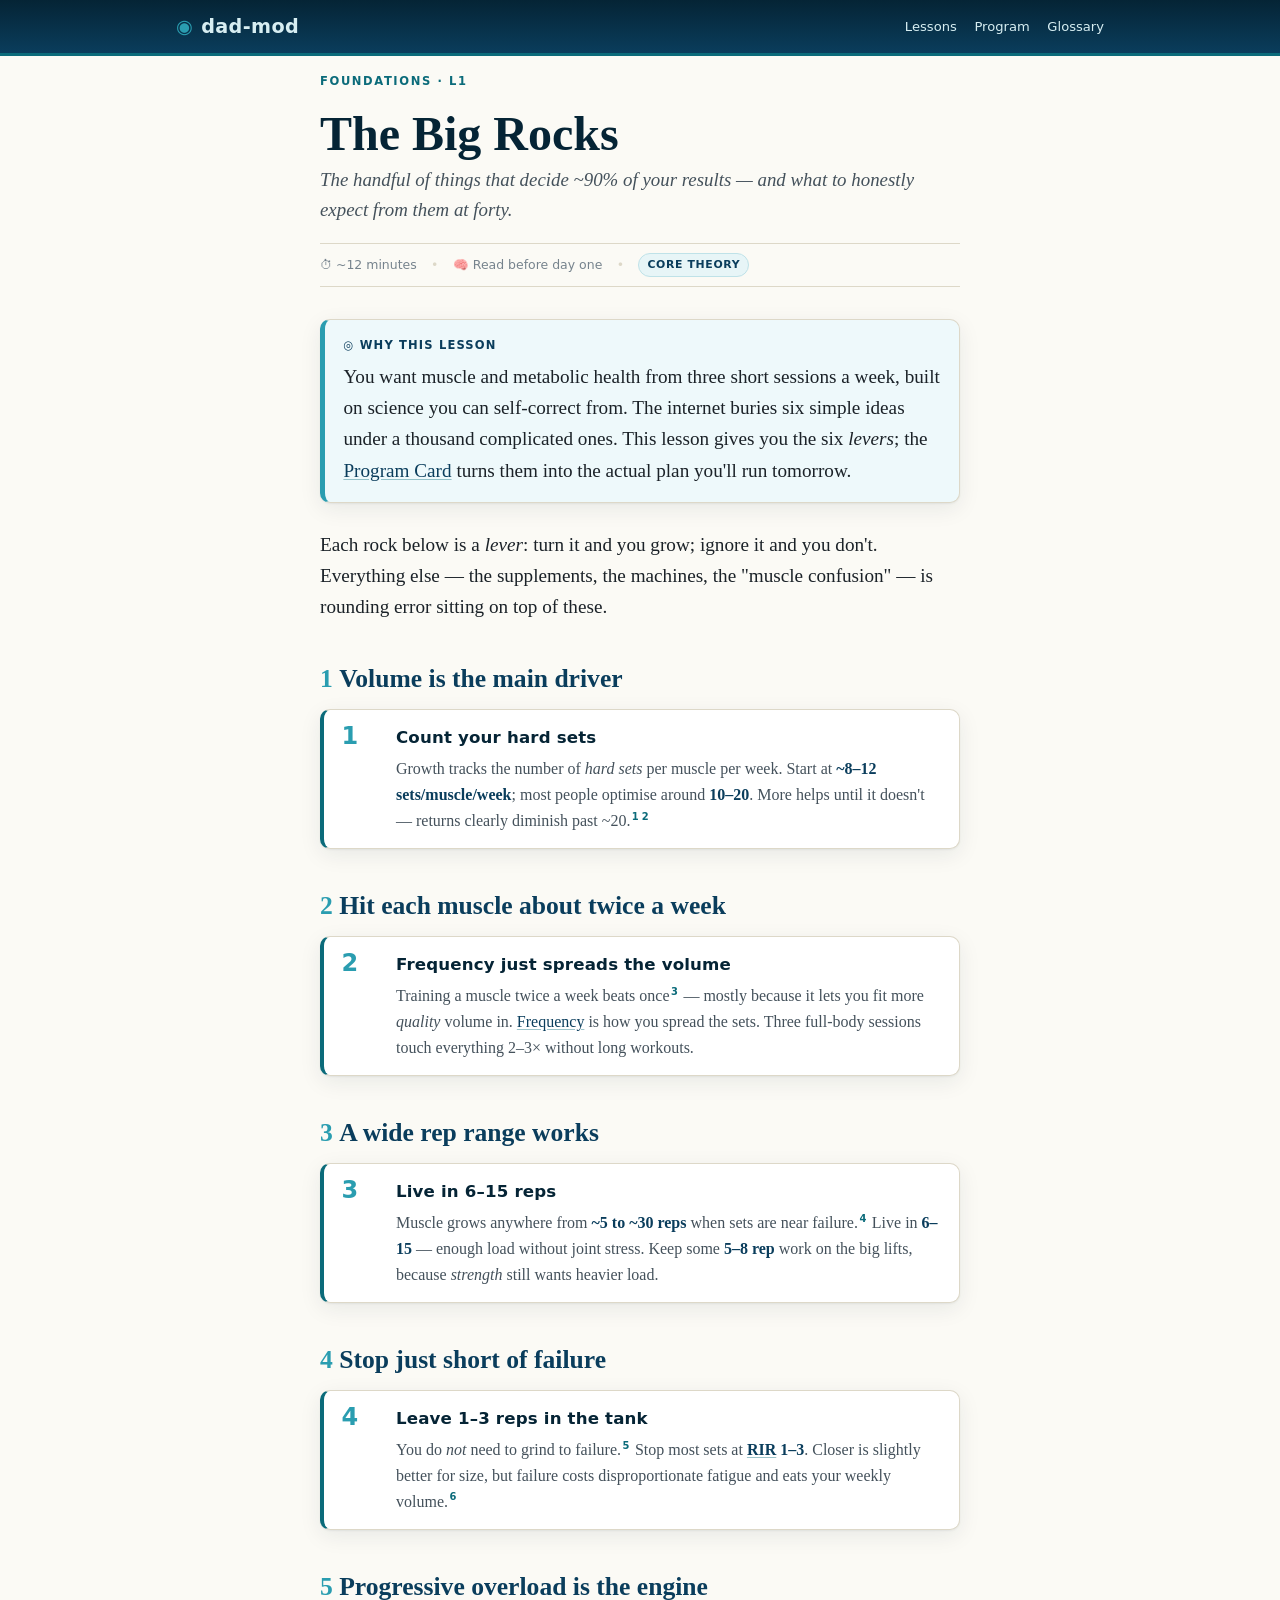
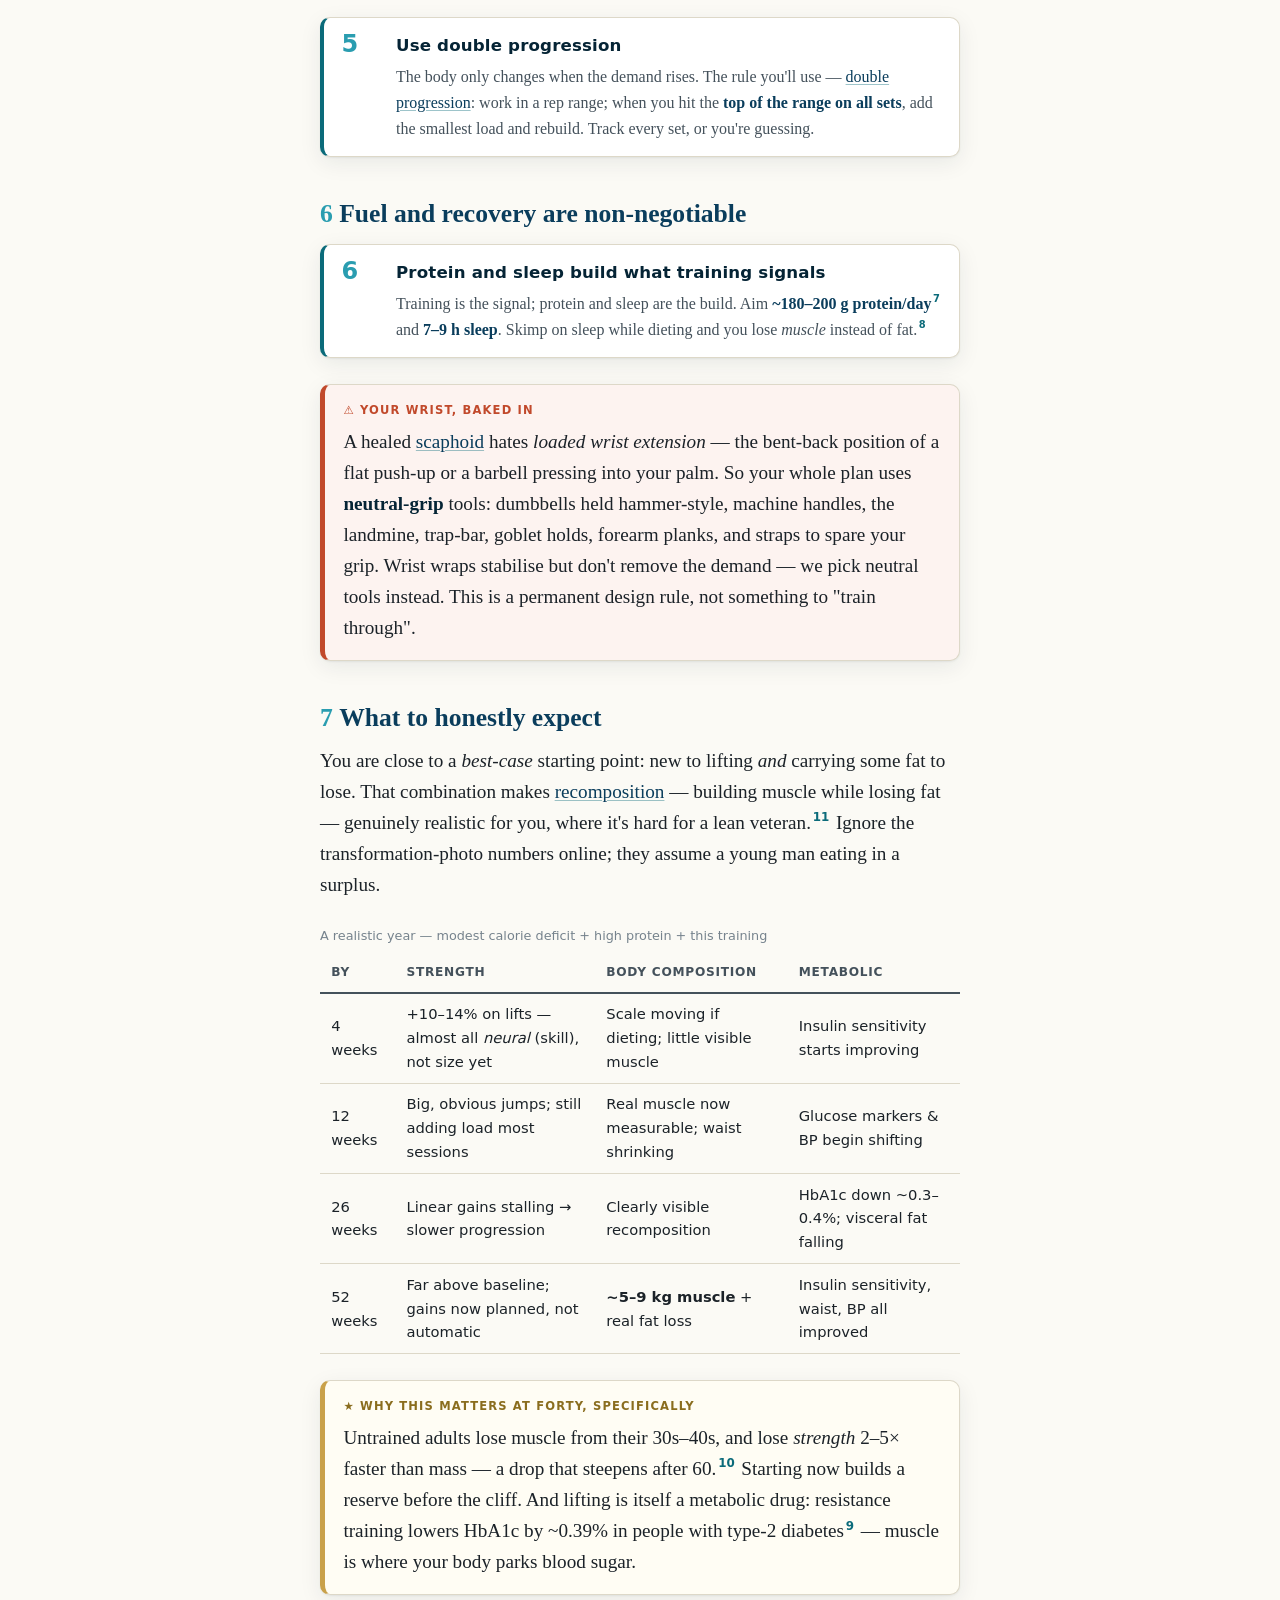
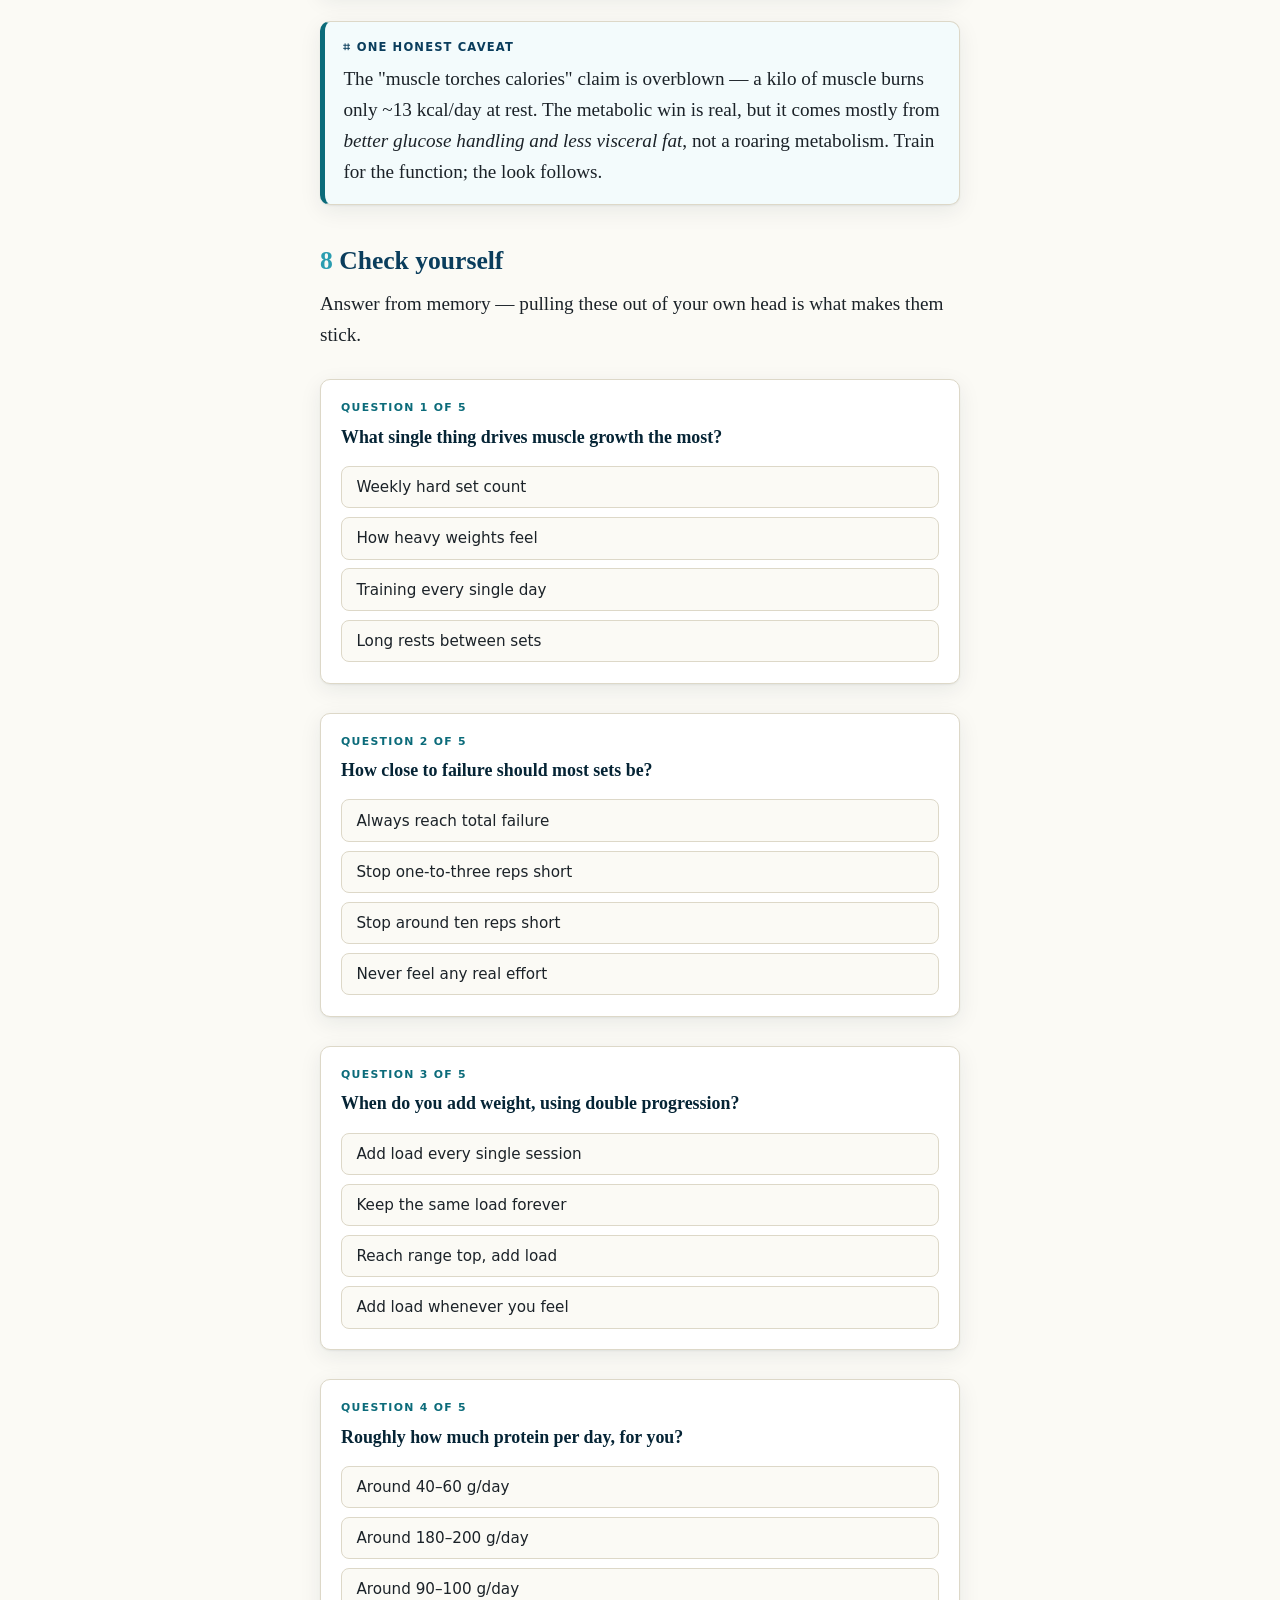
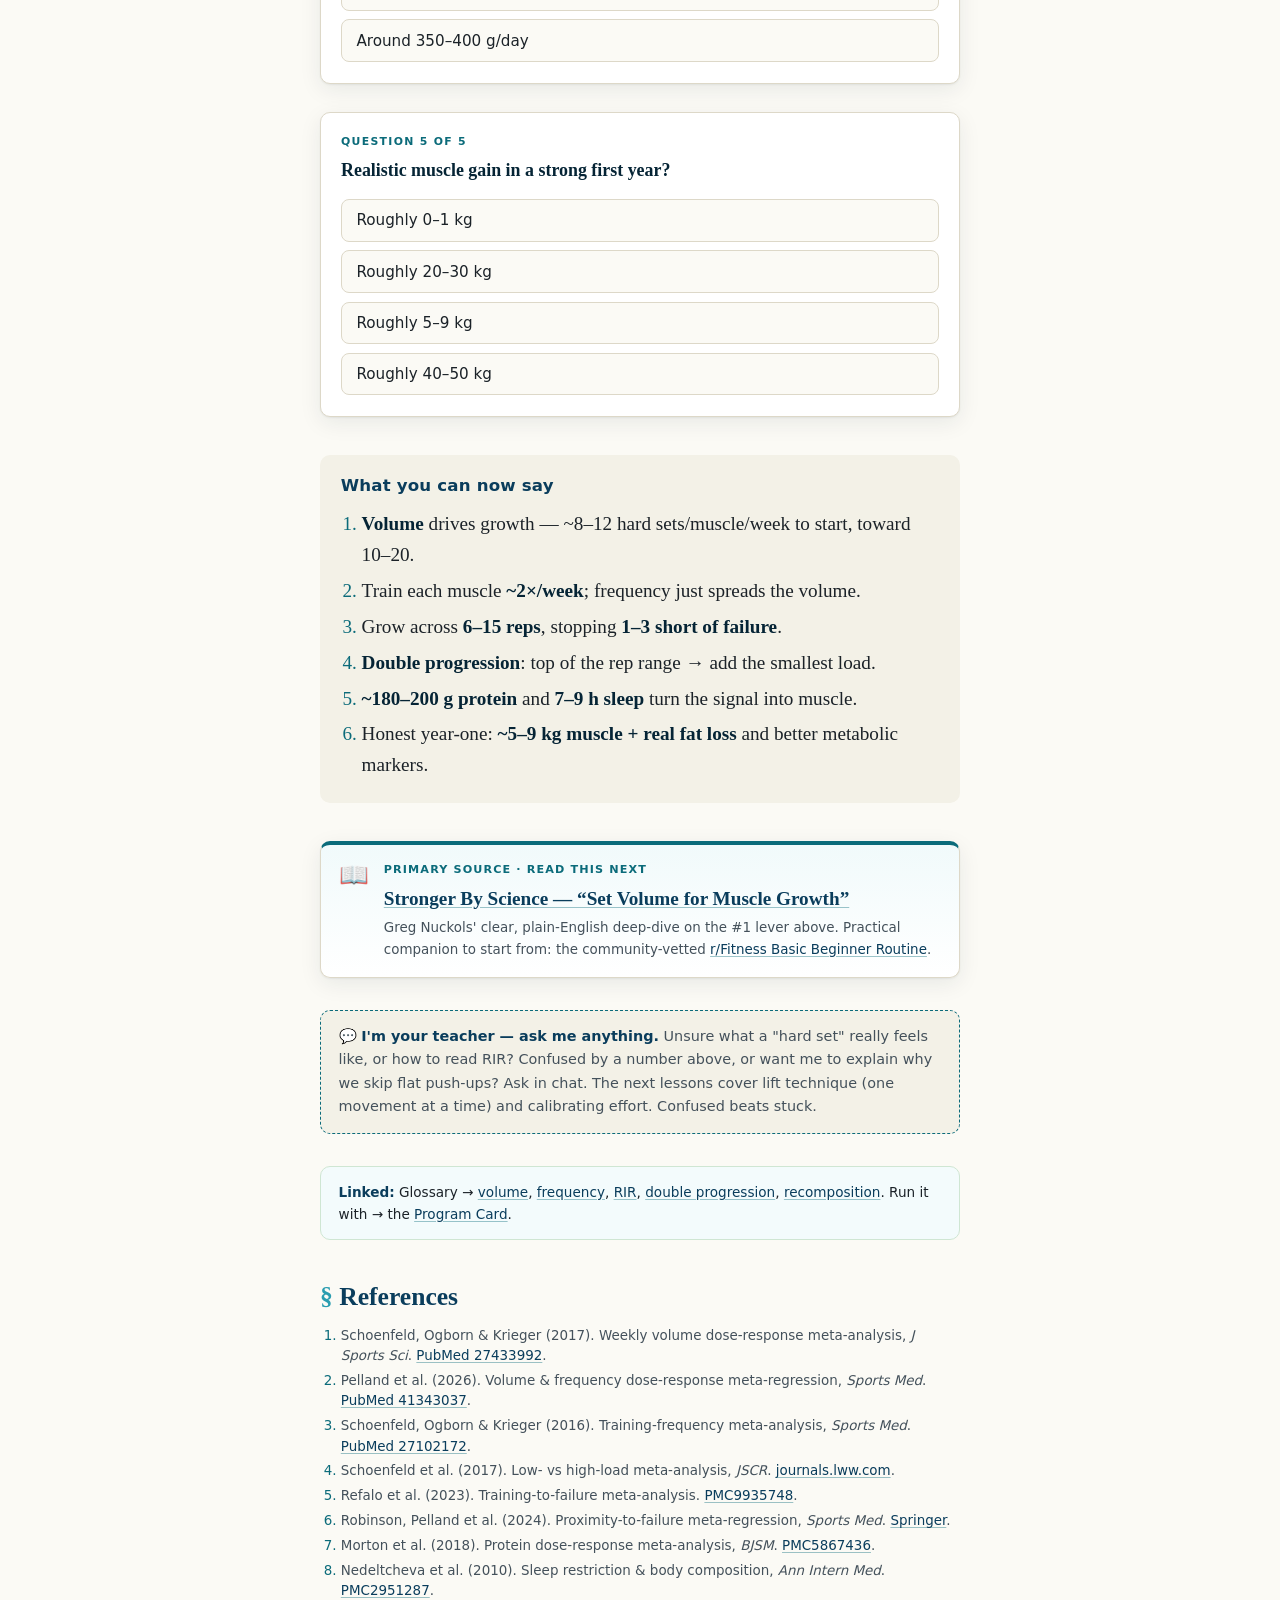
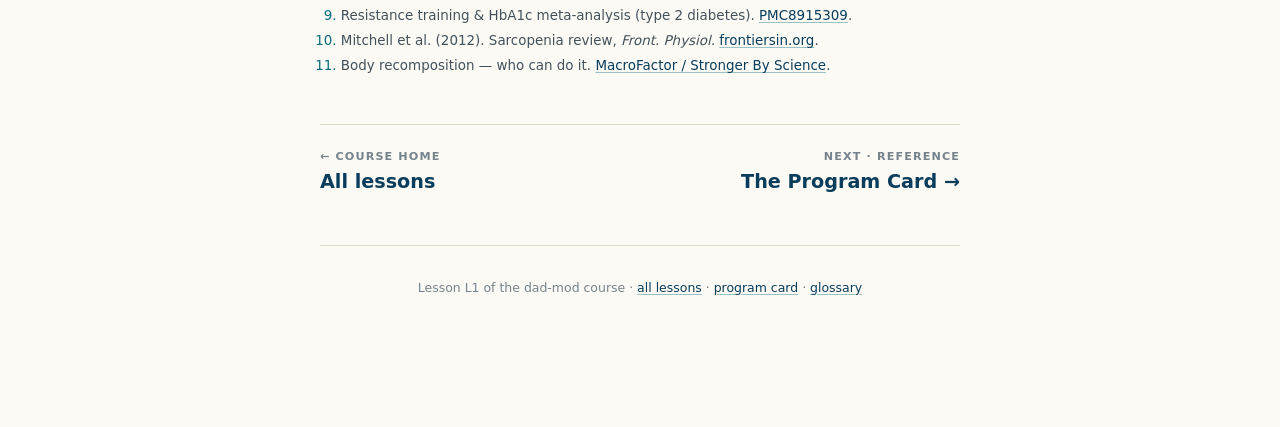
==== lessons/0001-the-big-rocks.html @ 1ee3243b "Initial commit: dad-mod evidence-based weight-training course 10 interactive lessons (Phases 1–3) + " ====
<!DOCTYPE html>
<html lang="en">
<head>
<meta charset="utf-8">
<meta name="viewport" content="width=device-width, initial-scale=1">
<title>L1 · The Big Rocks</title>
<link rel="stylesheet" href="../assets/styles.css">
<script defer src="../assets/widgets.js"></script>
<style>
  /* Lesson-1-specific: the six "levers" as compact numbered cards */
  .lever { display:grid; grid-template-columns:2.5rem 1fr; gap:.1rem .9rem; background:#fff; border:1px solid var(--rule); border-left:4px solid var(--ocean); border-radius:var(--radius); padding:.9rem 1.1rem; margin:.9rem 0; box-shadow:var(--shadow); }
  .lever .ln { grid-row:1 / 3; font-family:var(--sans); font-weight:800; font-size:1.5rem; color:var(--surface); line-height:1; }
  .lever h3 { margin:.05rem 0 .15rem; }
  .lever p { margin:0; font-size:1rem; color:var(--ink-soft); }
  .lever .fact { color:var(--ocean-deep); font-weight:700; }
</style>
</head>
<body>

<header class="topbar">
  <div class="wrap-wide">
    <a class="brand" href="../index.html"><span class="dot">◉</span> dad-mod</a>
    <nav>
      <a href="../index.html">Lessons</a>
      <a href="../reference/program-card.html">Program</a>
      <a href="../reference/glossary.html">Glossary</a>
    </nav>
  </div>
</header>

<main class="wrap">
  <p class="kicker">Foundations · L1</p>
  <h1 class="lesson-title">The Big Rocks</h1>
  <p class="lesson-sub">The handful of things that decide ~90% of your results — and what to honestly
  expect from them at forty.</p>
  <div class="lesson-meta">
    <span>⏱ ~12 minutes</span><span class="sep">•</span>
    <span>🧠 Read before day one</span><span class="sep">•</span>
    <span class="tag ocean">Core theory</span>
  </div>

  <div class="callout mission">
    <div class="callout-label">◎ Why this lesson</div>
    <p>You want muscle and metabolic health from three short sessions a week, built on science you can
    self-correct from. The internet buries six simple ideas under a thousand complicated ones. This lesson
    gives you the six <em>levers</em>; the <a href="../reference/program-card.html">Program Card</a> turns them
    into the actual plan you'll run tomorrow.</p>
  </div>

  <p>Each rock below is a <em>lever</em>: turn it and you grow; ignore it and you don't. Everything else —
  the supplements, the machines, the "muscle confusion" — is rounding error sitting on top of these.</p>

  <!-- ===== THE SIX LEVERS ===== -->
  <h2><span class="num">1</span>Volume is the main driver</h2>
  <div class="lever">
    <div class="ln">1</div>
    <h3>Count your hard sets</h3>
    <p>Growth tracks the number of <em>hard sets</em> per muscle per week. Start at
    <span class="fact">~8–12 sets/muscle/week</span>; most people optimise around <span class="fact">10–20</span>.
    More helps until it doesn't — returns clearly diminish past ~20.<span class="cite"><a href="#r1">1</a><a href="#r2">2</a></span></p>
  </div>

  <h2><span class="num">2</span>Hit each muscle about twice a week</h2>
  <div class="lever">
    <div class="ln">2</div>
    <h3>Frequency just spreads the volume</h3>
    <p>Training a muscle twice a week beats once<span class="cite"><a href="#r3">3</a></span> — mostly because it
    lets you fit more <em>quality</em> volume in. <a href="../reference/glossary.html#frequency">Frequency</a> is
    how you spread the sets. Three full-body sessions touch everything 2–3× without long workouts.</p>
  </div>

  <h2><span class="num">3</span>A wide rep range works</h2>
  <div class="lever">
    <div class="ln">3</div>
    <h3>Live in 6–15 reps</h3>
    <p>Muscle grows anywhere from <span class="fact">~5 to ~30 reps</span> when sets are near
    failure.<span class="cite"><a href="#r4">4</a></span> Live in <span class="fact">6–15</span> — enough load
    without joint stress. Keep some <span class="fact">5–8 rep</span> work on the big lifts, because
    <em>strength</em> still wants heavier load.</p>
  </div>

  <h2><span class="num">4</span>Stop just short of failure</h2>
  <div class="lever">
    <div class="ln">4</div>
    <h3>Leave 1–3 reps in the tank</h3>
    <p>You do <em>not</em> need to grind to failure.<span class="cite"><a href="#r5">5</a></span> Stop most sets
    at <span class="fact"><a href="../reference/glossary.html#rir">RIR</a> 1–3</span>. Closer is slightly better
    for size, but failure costs disproportionate fatigue and eats your weekly
    volume.<span class="cite"><a href="#r6">6</a></span></p>
  </div>

  <h2><span class="num">5</span>Progressive overload is the engine</h2>
  <div class="lever">
    <div class="ln">5</div>
    <h3>Use double progression</h3>
    <p>The body only changes when the demand rises. The rule you'll use —
    <a href="../reference/glossary.html#double-progression">double progression</a>: work in a rep range; when you
    hit the <span class="fact">top of the range on all sets</span>, add the smallest load and rebuild. Track
    every set, or you're guessing.</p>
  </div>

  <h2><span class="num">6</span>Fuel and recovery are non-negotiable</h2>
  <div class="lever">
    <div class="ln">6</div>
    <h3>Protein and sleep build what training signals</h3>
    <p>Training is the signal; protein and sleep are the build. Aim
    <span class="fact">~180–200 g protein/day</span><span class="cite"><a href="#r7">7</a></span> and
    <span class="fact">7–9 h sleep</span>. Skimp on sleep while dieting and you lose <em>muscle</em> instead of
    fat.<span class="cite"><a href="#r8">8</a></span></p>
  </div>

  <div class="callout warning">
    <div class="callout-label">⚠ Your wrist, baked in</div>
    <p>A healed <a href="../reference/glossary.html#neutral-grip">scaphoid</a> hates <em>loaded wrist extension</em>
    — the bent-back position of a flat push-up or a barbell pressing into your palm. So your whole plan uses
    <strong>neutral-grip</strong> tools: dumbbells held hammer-style, machine handles, the landmine, trap-bar,
    goblet holds, forearm planks, and straps to spare your grip. Wrist wraps stabilise but don't remove the
    demand — we pick neutral tools instead. This is a permanent design rule, not something to "train through".</p>
  </div>

  <!-- ===== REALISTIC GOALS ===== -->
  <h2><span class="num">7</span>What to honestly expect</h2>
  <p>You are close to a <em>best-case</em> starting point: new to lifting <em>and</em> carrying some fat to lose.
  That combination makes <a href="../reference/glossary.html#recomposition">recomposition</a> — building muscle
  while losing fat — genuinely realistic for you, where it's hard for a lean
  veteran.<span class="cite"><a href="#r11">11</a></span> Ignore the transformation-photo numbers online; they
  assume a young man eating in a surplus.</p>

  <table>
    <caption>A realistic year — modest calorie deficit + high protein + this training</caption>
    <thead>
      <tr><th>By</th><th>Strength</th><th>Body composition</th><th>Metabolic</th></tr>
    </thead>
    <tbody>
      <tr><td>4 weeks</td><td>+10–14% on lifts — almost all <em>neural</em> (skill), not size yet</td><td>Scale moving if dieting; little visible muscle</td><td>Insulin sensitivity starts improving</td></tr>
      <tr><td>12 weeks</td><td>Big, obvious jumps; still adding load most sessions</td><td>Real muscle now measurable; waist shrinking</td><td>Glucose markers &amp; BP begin shifting</td></tr>
      <tr><td>26 weeks</td><td>Linear gains stalling → slower progression</td><td>Clearly visible recomposition</td><td>HbA1c down ~0.3–0.4%; visceral fat falling</td></tr>
      <tr><td>52 weeks</td><td>Far above baseline; gains now planned, not automatic</td><td><b>~5–9 kg muscle</b> + real fat loss</td><td>Insulin sensitivity, waist, BP all improved</td></tr>
    </tbody>
  </table>

  <div class="callout key">
    <div class="callout-label">★ Why this matters at forty, specifically</div>
    <p>Untrained adults lose muscle from their 30s–40s, and lose <em>strength</em> 2–5× faster than mass — a drop
    that steepens after 60.<span class="cite"><a href="#r10">10</a></span> Starting now builds a reserve before the
    cliff. And lifting is itself a metabolic drug: resistance training lowers HbA1c by ~0.39% in people with
    type-2 diabetes<span class="cite"><a href="#r9">9</a></span> — muscle is where your body parks blood sugar.</p>
  </div>

  <div class="callout note">
    <div class="callout-label">⌗ One honest caveat</div>
    <p>The "muscle torches calories" claim is overblown — a kilo of muscle burns only ~13 kcal/day at rest. The
    metabolic win is real, but it comes mostly from <em>better glucose handling and less visceral fat</em>, not a
    roaring metabolism. Train for the function; the look follows.</p>
  </div>

  <!-- ===== QUIZ ===== -->
  <h2><span class="num">8</span>Check yourself</h2>
  <p>Answer from memory — pulling these out of your own head is what makes them stick.</p>

  <div class="quiz" data-explain-right="That's the one." data-explain-wrong="Re-read the levers above.">
    <div class="q-kicker">Question 1 of 5</div>
    <div class="q-text">What single thing drives muscle growth the most?</div>
    <div class="q-options">
      <button class="opt" data-correct data-feedback="Volume — hard sets per muscle per week — is the strongest lever. Start ~8–12, build toward 10–20.">Weekly hard set count</button>
      <button class="opt" data-feedback="Load matters for strength, but for size it's the number of hard sets that dominates.">How heavy weights feel</button>
      <button class="opt" data-feedback="Daily training isn't needed and harms recovery. It's weekly hard sets that count.">Training every single day</button>
      <button class="opt" data-feedback="Rest helps each set's quality, but the growth driver is total weekly hard sets.">Long rests between sets</button>
    </div>
    <div class="q-feedback"></div>
  </div>

  <div class="quiz" data-explain-right="Exactly." data-explain-wrong="See lever 4.">
    <div class="q-kicker">Question 2 of 5</div>
    <div class="q-text">How close to failure should most sets be?</div>
    <div class="q-options">
      <button class="opt" data-feedback="Failure isn't required and over-fatigues you, which costs weekly volume. Leave a little in reserve.">Always reach total failure</button>
      <button class="opt" data-correct data-feedback="Leave 1–3 reps in reserve (RIR 1–3) — hard, but not a grind to failure.">Stop one-to-three reps short</button>
      <button class="opt" data-feedback="Ten short is far too easy to drive growth. Aim for 1–3 reps in reserve.">Stop around ten reps short</button>
      <button class="opt" data-feedback="No real effort means no stimulus. Sets should be genuinely hard — 1–3 reps short.">Never feel any real effort</button>
    </div>
    <div class="q-feedback"></div>
  </div>

  <div class="quiz" data-explain-right="Right." data-explain-wrong="See lever 5.">
    <div class="q-kicker">Question 3 of 5</div>
    <div class="q-text">When do you add weight, using double progression?</div>
    <div class="q-options">
      <button class="opt" data-feedback="Adding every session is linear progression — it stalls fast. Let the rep range decide instead.">Add load every single session</button>
      <button class="opt" data-feedback="Never adding load means no overload, so no progress. You must climb when the range tops out.">Keep the same load forever</button>
      <button class="opt" data-correct data-feedback="Hit the top of the rep range on all sets, then add the smallest jump and rebuild. Self-regulating.">Reach range top, add load</button>
      <button class="opt" data-feedback="Feel is too vague. The rep range is the objective trigger to add load.">Add load whenever you feel</button>
    </div>
    <div class="q-feedback"></div>
  </div>

  <div class="quiz" data-explain-right="Correct." data-explain-wrong="See lever 6.">
    <div class="q-kicker">Question 4 of 5</div>
    <div class="q-text">Roughly how much protein per day, for you?</div>
    <div class="q-options">
      <button class="opt" data-feedback="Far too low to maximise muscle. Aim near 1.6–2.2 g/kg — around 180–200 g/day.">Around 40–60 g/day</button>
      <button class="opt" data-correct data-feedback="~1.6–2.2 g/kg of a sensible goal weight lands near 180–200 g/day. Spread over ~4 meals.">Around 180–200 g/day</button>
      <button class="opt" data-feedback="Under target. The evidence-based band for you is roughly 180–200 g/day.">Around 90–100 g/day</button>
      <button class="opt" data-feedback="Beyond the point of extra benefit — no more muscle above ~2.2 g/kg. Aim 180–200 g/day.">Around 350–400 g/day</button>
    </div>
    <div class="q-feedback"></div>
  </div>

  <div class="quiz" data-explain-right="Honest and excellent." data-explain-wrong="See the timeline table.">
    <div class="q-kicker">Question 5 of 5</div>
    <div class="q-text">Realistic muscle gain in a strong first year?</div>
    <div class="q-options">
      <button class="opt" data-feedback="That undersells a novice's first year. In recomp conditions, ~5–9 kg is realistic.">Roughly 0–1 kg</button>
      <button class="opt" data-feedback="That's transformation-photo fantasy — and includes water and fat. Real muscle is ~5–9 kg.">Roughly 20–30 kg</button>
      <button class="opt" data-correct data-feedback="~5–9 kg of muscle in recomp conditions is excellent and honest — front-loaded early, then slowing.">Roughly 5–9 kg</button>
      <button class="opt" data-feedback="Not possible drug-free in a year. A realistic, strong first year is ~5–9 kg of muscle.">Roughly 40–50 kg</button>
    </div>
    <div class="q-feedback"></div>
  </div>

  <div class="recap">
    <h3>What you can now say</h3>
    <ol>
      <li><strong>Volume</strong> drives growth — ~8–12 hard sets/muscle/week to start, toward 10–20.</li>
      <li>Train each muscle <strong>~2×/week</strong>; frequency just spreads the volume.</li>
      <li>Grow across <strong>6–15 reps</strong>, stopping <strong>1–3 short of failure</strong>.</li>
      <li><strong>Double progression</strong>: top of the rep range → add the smallest load.</li>
      <li><strong>~180–200 g protein</strong> and <strong>7–9 h sleep</strong> turn the signal into muscle.</li>
      <li>Honest year-one: <strong>~5–9 kg muscle + real fat loss</strong> and better metabolic markers.</li>
    </ol>
  </div>

  <div class="sourcebox">
    <div class="icon">📖</div>
    <div>
      <div class="label">Primary source · read this next</div>
      <div class="title"><a href="https://www.strongerbyscience.com/set-volume/" target="_blank" rel="noopener">Stronger By Science — “Set Volume for Muscle Growth”</a></div>
      <div class="desc">Greg Nuckols' clear, plain-English deep-dive on the #1 lever above. Practical companion to
      start from: the community-vetted
      <a href="https://thefitness.wiki/routines/r-fitness-basic-beginner-routine/" target="_blank" rel="noopener">r/Fitness Basic Beginner Routine</a>.</div>
    </div>
  </div>

  <div class="ask-teacher">
    💬 <b>I'm your teacher — ask me anything.</b> Unsure what a "hard set" really feels like, or how to read RIR?
    Confused by a number above, or want me to explain why we skip flat push-ups? Ask in chat. The next lessons
    cover lift technique (one movement at a time) and calibrating effort. Confused beats stuck.
  </div>

  <div class="crosslinks">
    <b>Linked:</b> Glossary →
    <a href="../reference/glossary.html#volume">volume</a>,
    <a href="../reference/glossary.html#frequency">frequency</a>,
    <a href="../reference/glossary.html#rir">RIR</a>,
    <a href="../reference/glossary.html#double-progression">double progression</a>,
    <a href="../reference/glossary.html#recomposition">recomposition</a>.
    Run it with → the <a href="../reference/program-card.html">Program Card</a>.
  </div>

  <h2 id="refs"><span class="num">§</span>References</h2>
  <ol style="font-family:var(--sans);font-size:.84rem;color:var(--ink-soft);line-height:1.5">
    <li id="r1">Schoenfeld, Ogborn &amp; Krieger (2017). Weekly volume dose-response meta-analysis, <i>J Sports Sci</i>. <a href="https://pubmed.ncbi.nlm.nih.gov/27433992/" target="_blank" rel="noopener">PubMed 27433992</a>.</li>
    <li id="r2">Pelland et al. (2026). Volume &amp; frequency dose-response meta-regression, <i>Sports Med</i>. <a href="https://pubmed.ncbi.nlm.nih.gov/41343037/" target="_blank" rel="noopener">PubMed 41343037</a>.</li>
    <li id="r3">Schoenfeld, Ogborn &amp; Krieger (2016). Training-frequency meta-analysis, <i>Sports Med</i>. <a href="https://pubmed.ncbi.nlm.nih.gov/27102172/" target="_blank" rel="noopener">PubMed 27102172</a>.</li>
    <li id="r4">Schoenfeld et al. (2017). Low- vs high-load meta-analysis, <i>JSCR</i>. <a href="https://journals.lww.com/nsca-jscr/fulltext/2017/12000/strength_and_hypertrophy_adaptations_between_low_.31.aspx" target="_blank" rel="noopener">journals.lww.com</a>.</li>
    <li id="r5">Refalo et al. (2023). Training-to-failure meta-analysis. <a href="https://pmc.ncbi.nlm.nih.gov/articles/PMC9935748/" target="_blank" rel="noopener">PMC9935748</a>.</li>
    <li id="r6">Robinson, Pelland et al. (2024). Proximity-to-failure meta-regression, <i>Sports Med</i>. <a href="https://link.springer.com/article/10.1007/s40279-024-02069-2" target="_blank" rel="noopener">Springer</a>.</li>
    <li id="r7">Morton et al. (2018). Protein dose-response meta-analysis, <i>BJSM</i>. <a href="https://pmc.ncbi.nlm.nih.gov/articles/PMC5867436/" target="_blank" rel="noopener">PMC5867436</a>.</li>
    <li id="r8">Nedeltcheva et al. (2010). Sleep restriction &amp; body composition, <i>Ann Intern Med</i>. <a href="https://pmc.ncbi.nlm.nih.gov/articles/PMC2951287/" target="_blank" rel="noopener">PMC2951287</a>.</li>
    <li id="r9">Resistance training &amp; HbA1c meta-analysis (type 2 diabetes). <a href="https://pmc.ncbi.nlm.nih.gov/articles/PMC8915309/" target="_blank" rel="noopener">PMC8915309</a>.</li>
    <li id="r10">Mitchell et al. (2012). Sarcopenia review, <i>Front. Physiol.</i> <a href="https://www.frontiersin.org/journals/physiology/articles/10.3389/fphys.2012.00260/full" target="_blank" rel="noopener">frontiersin.org</a>.</li>
    <li id="r11">Body recomposition — who can do it. <a href="https://macrofactor.com/recomposition/" target="_blank" rel="noopener">MacroFactor / Stronger By Science</a>.</li>
  </ol>

  <nav class="lesson-nav">
    <a href="../index.html">
      <div class="dir">← Course home</div>
      <div class="ttl">All lessons</div>
    </a>
    <a class="next" href="../reference/program-card.html">
      <div class="dir">Next · Reference</div>
      <div class="ttl">The Program Card →</div>
    </a>
  </nav>

  <p class="pagefoot">Lesson L1 of the dad-mod course ·
  <a href="../index.html">all lessons</a> ·
  <a href="../reference/program-card.html">program card</a> ·
  <a href="../reference/glossary.html">glossary</a></p>
</main>
</body>
</html>
---- assets/styles.css ----
/* ============================================================================
   dad-mod course — shared stylesheet
   One look for every lesson. Tufte-inspired typography, the shared ocean palette
   (ported from the sibling Hydrophone course, kept identical so they match), and
   reusable component classes (callouts, source boxes, quizzes, checklists).
   Linked by every lesson and by index.html. No external fonts (works offline).
   ============================================================================ */

:root {
  /* Palette — warm paper, deep ocean, a coral accent */
  --paper:      #fbfaf5;
  --paper-2:    #f3f1e7;
  --ink:        #1b2228;
  --ink-soft:   #44515b;
  --ink-faint:  #76838d;
  --rule:       #ddd8c8;

  --ocean:      #0b6b7a;   /* primary accent — teal */
  --ocean-deep: #0a3d5c;   /* headings, links */
  --abyss:      #052435;   /* darkest */
  --surface:    #2a9db0;   /* bright highlight */
  --coral:      #c1492b;   /* warnings / wrong */
  --kelp:       #3f7d4e;   /* correct / go */
  --sand:       #c9a14a;   /* keep / highlight */

  --maxw:       46rem;     /* measure for body text */
  --gutter:     clamp(1rem, 4vw, 3rem);

  --serif: "Iowan Old Style", "Palatino Linotype", Palatino, "Book Antiqua", Georgia, serif;
  --sans:  "Inter", "Helvetica Neue", -apple-system, BlinkMacSystemFont, "Segoe UI", system-ui, sans-serif;
  --mono:  "SF Mono", "JetBrains Mono", "Fira Mono", ui-monospace, "Menlo", monospace;

  --shadow: 0 1px 2px rgba(5,36,53,.06), 0 6px 22px rgba(5,36,53,.08);
  --radius: 10px;
}

/* ---- Reset-ish ---------------------------------------------------------- */
*, *::before, *::after { box-sizing: border-box; }
html { -webkit-text-size-adjust: 100%; scroll-behavior: smooth; }
body {
  margin: 0;
  background: var(--paper);
  color: var(--ink);
  font-family: var(--serif);
  font-size: clamp(1.02rem, 0.55rem + 0.9vw, 1.2rem);
  line-height: 1.62;
  text-rendering: optimizeLegibility;
  -webkit-font-smoothing: antialiased;
}
img, svg, canvas { max-width: 100%; height: auto; }

/* ---- Layout ------------------------------------------------------------- */
.wrap { max-width: var(--maxw); margin-inline: auto; padding-inline: var(--gutter); }
.wrap-wide { max-width: 64rem; margin-inline: auto; padding-inline: var(--gutter); }
main { padding-block: 1rem 4rem; }
section { margin-block: 2.4rem; }

/* ---- Top bar ------------------------------------------------------------ */
.topbar {
  background: linear-gradient(180deg, var(--abyss), var(--ocean-deep));
  color: #eaf3f5;
  border-bottom: 3px solid var(--ocean);
}
.topbar .wrap-wide { display: flex; align-items: center; justify-content: space-between; gap: 1rem; padding-block: .7rem; }
.topbar a { color: #d7eef2; text-decoration: none; }
.topbar .brand { font-family: var(--sans); font-weight: 700; letter-spacing: .02em; display: flex; align-items: center; gap: .5rem; }
.topbar .brand .dot { color: var(--surface); }
.topbar nav { font-family: var(--sans); font-size: .82rem; display: flex; gap: 1.1rem; }
.topbar nav a:hover { color: #fff; text-decoration: underline; }

/* ---- Lesson header ------------------------------------------------------ */
.kicker {
  font-family: var(--sans);
  text-transform: uppercase;
  letter-spacing: .14em;
  font-size: .72rem;
  font-weight: 700;
  color: var(--ocean);
}
.lesson-title { font-family: var(--serif); font-weight: 600; font-size: clamp(1.9rem, 1rem + 3vw, 3rem); line-height: 1.08; margin: .35rem 0 .3rem; color: var(--abyss); }
.lesson-sub { font-size: 1.18rem; color: var(--ink-soft); font-style: italic; margin: 0 0 1rem; }
.lesson-meta { font-family: var(--sans); font-size: .78rem; color: var(--ink-faint); display: flex; flex-wrap: wrap; gap: .4rem .9rem; align-items: center; border-block: 1px solid var(--rule); padding-block: .55rem; margin-block: 1.1rem 2rem; }
.lesson-meta .sep { color: var(--rule); }

/* ---- Headings & text ---------------------------------------------------- */
h2 { font-family: var(--serif); font-weight: 600; font-size: 1.6rem; line-height: 1.2; margin: 2.6rem 0 .7rem; color: var(--ocean-deep); }
h2 .num { color: var(--surface); font-variant-numeric: tabular-nums; margin-right: .4rem; }
h3 { font-family: var(--sans); font-weight: 700; font-size: 1.04rem; letter-spacing: .01em; margin: 1.8rem 0 .5rem; color: var(--abyss); }
p { margin: 0 0 1.05rem; }
.lead { font-size: 1.2rem; color: var(--ink-soft); }
a { color: var(--ocean-deep); text-decoration-color: rgba(11,107,122,.4); text-underline-offset: 2px; }
a:hover { text-decoration-color: var(--ocean); }
strong { color: var(--abyss); }
em { color: inherit; }
hr { border: 0; border-top: 1px solid var(--rule); margin: 2.4rem 0; }
ul, ol { padding-left: 1.3rem; }
li { margin: .3rem 0; }
li::marker { color: var(--ocean); }
small { font-size: .82em; color: var(--ink-faint); }
sup { line-height: 0; }

/* ---- Citations / reference superscripts --------------------------------- */
.cite { font-family: var(--sans); font-size: .62em; font-weight: 700; vertical-align: super; }
.cite a { text-decoration: none; padding: 0 .15em; color: var(--ocean); }
.cite a:hover { text-decoration: underline; }

/* ---- Sidenotes / margin notes ------------------------------------------- */
.sidenote { font-family: var(--sans); font-size: .82rem; line-height: 1.45; color: var(--ink-soft); border-left: 3px solid var(--rule); padding: .1rem 0 .1rem .8rem; margin: 1.1rem 0; }

/* ---- Figures ------------------------------------------------------------ */
figure { margin: 1.8rem 0; }
figure.bleed { max-width: 64rem; margin-inline: calc(50% - 50vw); padding-inline: var(--gutter); }
figcaption { font-family: var(--sans); font-size: .8rem; color: var(--ink-faint); margin-top: .55rem; line-height: 1.45; }
figcaption b { color: var(--ink-soft); }
.frame { background: #fff; border: 1px solid var(--rule); border-radius: var(--radius); padding: 1rem; box-shadow: var(--shadow); }

/* ---- Callouts ----------------------------------------------------------- */
.callout { border-radius: var(--radius); padding: 1rem 1.15rem 1.05rem; margin: 1.6rem 0; border: 1px solid var(--rule); background: #fff; box-shadow: var(--shadow); position: relative; }
.callout > .callout-label { font-family: var(--sans); font-weight: 700; font-size: .72rem; text-transform: uppercase; letter-spacing: .1em; display: flex; align-items: center; gap: .45rem; margin-bottom: .4rem; }
.callout p:last-child { margin-bottom: 0; }
.callout.key      { border-left: 5px solid var(--sand);  background: #fffdf4; }
.callout.key      .callout-label { color: #8a6d1e; }
.callout.note     { border-left: 5px solid var(--ocean); background: #f3fbfc; }
.callout.note     .callout-label { color: var(--ocean-deep); }
.callout.mission  { border-left: 5px solid var(--surface); background: #eef9fb; }
.callout.mission  .callout-label { color: var(--ocean-deep); }
.callout.build    { border-left: 5px solid var(--kelp); background: #f2faf3; }
.callout.build    .callout-label { color: var(--kelp); }
.callout.warning  { border-left: 5px solid var(--coral); background: #fdf3f0; }
.callout.warning  .callout-label { color: var(--coral); }

/* ---- Primary source box ------------------------------------------------- */
.sourcebox { display: flex; gap: .9rem; align-items: flex-start; background: linear-gradient(180deg, #f1fafb, #fff); border: 1px solid var(--rule); border-top: 4px solid var(--ocean); border-radius: var(--radius); padding: 1rem 1.15rem; margin: 1.8rem 0; box-shadow: var(--shadow); }
.sourcebox .icon { font-size: 1.5rem; line-height: 1.2; }
.sourcebox .label { font-family: var(--sans); font-weight: 700; font-size: .7rem; text-transform: uppercase; letter-spacing: .1em; color: var(--ocean); margin-bottom: .2rem; }
.sourcebox .title { font-weight: 600; }
.sourcebox .desc { font-family: var(--sans); font-size: .84rem; color: var(--ink-soft); margin-top: .2rem; }

/* ---- "Ask your teacher" reminder ---------------------------------------- */
.ask-teacher { font-family: var(--sans); font-size: .9rem; background: var(--paper-2); border: 1px dashed var(--ocean); border-radius: var(--radius); padding: .9rem 1.1rem; margin: 2rem 0; color: var(--ink-soft); }
.ask-teacher b { color: var(--ocean-deep); }

/* ---- Formula display ---------------------------------------------------- */
.formula { font-family: var(--mono); background: var(--abyss); color: #d8f1f5; border-radius: var(--radius); padding: 1rem 1.2rem; margin: 1.4rem 0; overflow-x: auto; font-size: 1.02rem; line-height: 1.7; }
.formula .var { color: #ffd479; }
.formula .op  { color: #8fb9c6; }
.formula small { display: block; color: #8fb9c6; font-family: var(--sans); font-size: .76rem; margin-top: .5rem; }
.inline-math { font-family: var(--mono); background: var(--paper-2); padding: .05em .35em; border-radius: 4px; font-size: .92em; }

/* ---- Tables ------------------------------------------------------------- */
table { border-collapse: collapse; width: 100%; margin: 1.6rem 0; font-size: .92rem; font-family: var(--sans); }
caption { font-family: var(--sans); font-size: .8rem; color: var(--ink-faint); text-align: left; margin-bottom: .5rem; }
th, td { text-align: left; padding: .55rem .7rem; border-bottom: 1px solid var(--rule); }
thead th { border-bottom: 2px solid var(--ink-soft); font-size: .76rem; text-transform: uppercase; letter-spacing: .06em; color: var(--ink-soft); }
tbody tr:hover { background: var(--paper-2); }
td.num, th.num { text-align: right; font-variant-numeric: tabular-nums; }

/* ---- Tags / pills ------------------------------------------------------- */
.tag { display: inline-block; font-family: var(--sans); font-size: .68rem; font-weight: 700; text-transform: uppercase; letter-spacing: .06em; padding: .15rem .5rem; border-radius: 999px; background: var(--paper-2); color: var(--ink-soft); border: 1px solid var(--rule); }
.tag.ocean { background: #e7f5f7; color: var(--ocean-deep); border-color: #bfe2e8; }
.tag.build { background: #eef7ef; color: var(--kelp); border-color: #cfe6d3; }
.tag.math  { background: #fff7e6; color: #8a6d1e; border-color: #ecdcae; }

/* ---- Code --------------------------------------------------------------- */
pre, code { font-family: var(--mono); }
code { background: var(--paper-2); padding: .08em .35em; border-radius: 4px; font-size: .9em; }
pre { background: var(--abyss); color: #d8f1f5; padding: 1rem 1.2rem; border-radius: var(--radius); overflow-x: auto; line-height: 1.55; font-size: .86rem; }
pre code { background: none; padding: 0; color: inherit; }

/* ===========================================================================
   INTERACTIVE WIDGETS  (paired with assets/widgets.js)
   =========================================================================== */

/* ---- Quiz --------------------------------------------------------------- */
.quiz { background: #fff; border: 1px solid var(--rule); border-radius: var(--radius); padding: 1.2rem 1.25rem 1.3rem; margin: 1.8rem 0; box-shadow: var(--shadow); }
.quiz .q-kicker { font-family: var(--sans); font-size: .68rem; font-weight: 700; letter-spacing: .12em; text-transform: uppercase; color: var(--ocean); }
.quiz .q-text { font-weight: 600; font-size: 1.12rem; margin: .35rem 0 .9rem; color: var(--abyss); }
.quiz .q-options { display: grid; gap: .55rem; }
.quiz button.opt {
  font-family: var(--sans); font-size: .95rem; text-align: left; cursor: pointer;
  background: var(--paper); border: 1.5px solid var(--rule); border-radius: 8px;
  padding: .7rem .9rem; color: var(--ink); transition: border-color .15s, background .15s, transform .05s;
}
.quiz button.opt:hover { border-color: var(--ocean); }
.quiz button.opt:active { transform: translateY(1px); }
.quiz button.opt.correct { border-color: var(--kelp); background: #eef7ef; color: #245c30; font-weight: 600; }
.quiz button.opt.wrong   { border-color: var(--coral); background: #fdf0ec; color: #8d2f1a; }
.quiz button.opt:disabled { cursor: default; opacity: .85; }
.quiz .q-feedback { font-family: var(--sans); font-size: .9rem; margin-top: .85rem; padding: .7rem .85rem; border-radius: 8px; display: none; line-height: 1.5; }
.quiz .q-feedback.show { display: block; }
.quiz .q-feedback.right { background: #eef7ef; color: #245c30; border: 1px solid #cfe6d3; }
.quiz .q-feedback.nope  { background: #fdf0ec; color: #8d2f1a; border: 1px solid #f0cfc4; }

/* ---- Calculator / interactive card -------------------------------------- */
.calc { background: linear-gradient(180deg, #fff, #f7fbfc); border: 1px solid var(--rule); border-top: 4px solid var(--surface); border-radius: var(--radius); padding: 1.2rem 1.25rem 1.3rem; margin: 1.8rem 0; box-shadow: var(--shadow); }
.calc .calc-title { font-family: var(--sans); font-weight: 700; font-size: .95rem; color: var(--ocean-deep); margin-bottom: .9rem; display: flex; align-items: center; gap: .5rem; }
.calc .controls { display: grid; gap: 1rem; }
.calc .control { font-family: var(--sans); }
.calc .control label { display: flex; justify-content: space-between; font-size: .82rem; font-weight: 600; color: var(--ink-soft); margin-bottom: .3rem; }
.calc .control output { font-variant-numeric: tabular-nums; color: var(--ocean-deep); font-weight: 700; }
.calc input[type=range] { width: 100%; accent-color: var(--ocean); }
.calc input[type=number], .calc select { font-family: var(--sans); font-size: .95rem; padding: .45rem .55rem; border: 1.5px solid var(--rule); border-radius: 7px; background: #fff; color: var(--ink); width: 100%; }
.calc .readout { margin-top: 1.1rem; padding: .9rem 1rem; background: var(--abyss); color: #d8f1f5; border-radius: 8px; font-family: var(--mono); font-size: 1rem; line-height: 1.6; }
.calc .readout .big { font-size: 1.5rem; color: #ffd479; font-weight: 700; }
.calc .readout .unit { color: #8fb9c6; font-size: .9rem; }

/* ---- Checklist with live cost tally ------------------------------------- */
.checklist-widget { background:#fff; border:1px solid var(--rule); border-top:4px solid var(--kelp); border-radius:var(--radius); padding:1.1rem 1.2rem 1rem; margin:1.8rem 0; box-shadow:var(--shadow); }
.checklist { list-style:none; padding:0; margin:0; display:grid; gap:.45rem; }
.checklist [data-check] { font-family:var(--sans); font-size:.92rem; cursor:pointer; user-select:none; display:flex; align-items:flex-start; gap:.6rem; padding:.55rem .7rem; border:1.5px solid var(--rule); border-radius:8px; background:var(--paper); transition:border-color .12s, background .12s, opacity .12s; }
.checklist [data-check]::before { content:"○"; color:var(--ink-faint); font-weight:700; line-height:1.4; }
.checklist [data-check]:hover { border-color:var(--kelp); }
.checklist [data-check]:focus-visible { outline:2px solid var(--ocean); outline-offset:2px; }
.checklist [data-check].done { background:#f2faf3; border-color:#cfe6d3; opacity:.72; }
.checklist [data-check].done::before { content:"●"; color:var(--kelp); }
.checklist [data-check].done .ck-name { text-decoration:line-through; color:var(--ink-faint); }
.checklist .ck-name { font-weight:600; color:var(--abyss); }
.checklist .ck-spec { color:var(--ink-soft); font-weight:400; }
.checklist .ck-cost { margin-left:auto; font-variant-numeric:tabular-nums; color:var(--kelp); font-weight:700; white-space:nowrap; }
.checklist-bar { display:flex; justify-content:space-between; gap:1rem; font-family:var(--sans); font-size:.82rem; font-weight:700; color:var(--ink-soft); margin-top:.8rem; padding-top:.7rem; border-top:1px solid var(--rule); }
.checklist-bar [data-checklist-cost] { color:var(--kelp); }

/* ---- Collapsible panels (native <details>) ------------------------------ */
details.panel { border:1px solid var(--rule); border-radius:8px; background:#fff; margin:.5rem 0; overflow:hidden; }
details.panel + details.panel { margin-top:.45rem; }
details.panel > summary { cursor:pointer; font-family:var(--sans); font-weight:600; font-size:.92rem; color:var(--abyss); padding:.7rem .9rem; list-style:none; display:flex; align-items:center; gap:.55rem; }
details.panel > summary::-webkit-details-marker { display:none; }
details.panel > summary::before { content:"▸"; color:var(--ocean); transition:transform .15s; display:inline-block; }
details.panel[open] > summary::before { transform:rotate(90deg); }
details.panel[open] > summary { border-bottom:1px solid var(--rule); background:var(--paper-2); }
details.panel .panel-body { padding:.8rem .9rem; font-family:var(--sans); font-size:.88rem; color:var(--ink-soft); line-height:1.5; }
details.panel .panel-body p:last-child { margin-bottom:0; }
summary .sym-tag { font-family:var(--mono); font-size:.72rem; margin-left:auto; padding:.1rem .45rem; border-radius:5px; background:var(--paper-2); color:var(--ink-soft); border:1px solid var(--rule); }

/* ---- Step list (numbered build steps) ----------------------------------- */
.steps { list-style:none; counter-reset:step; padding:0; margin:1.6rem 0; display:grid; gap:.9rem; }
.steps > li { position:relative; counter-increment:step; padding:.9rem 1rem .95rem 3.2rem; background:#fff; border:1px solid var(--rule); border-radius:var(--radius); box-shadow:var(--shadow); }
.steps > li::before { content:counter(step); position:absolute; left:.85rem; top:.85rem; width:1.7rem; height:1.7rem; border-radius:999px; background:var(--ocean); color:#fff; font-family:var(--sans); font-weight:800; font-size:.92rem; display:flex; align-items:center; justify-content:center; }
.steps .step-title { font-family:var(--sans); font-weight:700; color:var(--abyss); margin-bottom:.2rem; }
.steps .step-detail { color:var(--ink-soft); }
.steps .step-tip { font-family:var(--sans); font-size:.82rem; color:var(--kelp); margin-top:.4rem; }
.steps .step-tip b { color:var(--kelp); }

/* ---- Recap / takeaways -------------------------------------------------- */
.recap { background: var(--paper-2); border-radius: var(--radius); padding: 1.1rem 1.3rem; margin: 2.4rem 0; }
.recap h3 { margin-top: 0; color: var(--ocean-deep); }
.recap ol { margin: 0; }

/* ---- Lesson footer nav -------------------------------------------------- */
.lesson-nav { display: flex; justify-content: space-between; gap: 1rem; border-top: 1px solid var(--rule); margin-top: 3rem; padding-top: 1.4rem; font-family: var(--sans); }
.lesson-nav a { display: block; text-decoration: none; max-width: 47%; }
.lesson-nav .dir { font-size: .7rem; text-transform: uppercase; letter-spacing: .1em; color: var(--ink-faint); font-weight: 700; }
.lesson-nav .ttl { color: var(--ocean-deep); font-weight: 600; }
.lesson-nav .next { text-align: right; margin-left: auto; }

.crosslinks { font-family: var(--sans); font-size: .85rem; background: #f3fbfc; border: 1px solid #cfe6d3; border-radius: var(--radius); padding: .9rem 1.1rem; margin: 1.8rem 0; }
.crosslinks b { color: var(--ocean-deep); }

/* ---- Page footer -------------------------------------------------------- */
.pagefoot { font-family: var(--sans); font-size: .78rem; color: var(--ink-faint); text-align: center; border-top: 1px solid var(--rule); padding: 2rem 0 3rem; margin-top: 3rem; }
.pagefoot a { color: var(--ocean-deep); }

/* ===========================================================================
   INDEX / COURSE HOME
   =========================================================================== */
.hero { background: linear-gradient(165deg, var(--abyss), var(--ocean-deep) 60%, var(--ocean)); color: #eaf6f8; padding: clamp(2.5rem, 8vw, 5rem) 0 clamp(2rem, 6vw, 3.5rem); }
.hero h1 { font-family: var(--serif); font-weight: 600; font-size: clamp(2.1rem, 1rem + 4vw, 3.6rem); line-height: 1.05; margin: .2rem 0 .6rem; }
.hero p { font-size: 1.18rem; color: #c7e6ec; max-width: 38rem; }
.hero strong { color: #ffffff; }   /* override global dark strong — hero sits on a dark gradient */
.hero .kicker { color: var(--surface); }

.track { margin: 2.6rem 0; }
.track > h2 { display: flex; align-items: baseline; gap: .6rem; }
.lesson-list { list-style: none; padding: 0; margin: 1rem 0; display: grid; gap: .7rem; }
.lesson-card { display: flex; gap: 1rem; align-items: flex-start; background: #fff; border: 1px solid var(--rule); border-left: 4px solid var(--ocean); border-radius: var(--radius); padding: .9rem 1.1rem; text-decoration: none; color: inherit; box-shadow: var(--shadow); transition: transform .08s, border-color .15s; }
.lesson-card:hover { transform: translateX(3px); border-left-color: var(--surface); }
.lesson-card .n { font-family: var(--sans); font-weight: 800; font-size: 1.1rem; color: var(--surface); font-variant-numeric: tabular-nums; min-width: 1.8rem; }
.lesson-card .t { font-weight: 600; color: var(--abyss); }
.lesson-card .d { font-family: var(--sans); font-size: .84rem; color: var(--ink-soft); margin-top: .15rem; }
.lesson-card.todo { opacity: .6; border-left-color: var(--rule); cursor: default; box-shadow: none; }
.lesson-card.todo .n { color: var(--ink-faint); }
.status-pill { font-family: var(--sans); font-size: .62rem; font-weight: 700; text-transform: uppercase; letter-spacing: .08em; padding: .12rem .45rem; border-radius: 999px; margin-left: auto; align-self: center; }
.status-pill.ready { background: #eef7ef; color: var(--kelp); border: 1px solid #cfe6d3; }
.status-pill.soon  { background: var(--paper-2); color: var(--ink-faint); border: 1px solid var(--rule); }

/* ---- Utilities ---------------------------------------------------------- */
.center { text-align: center; }
.muted { color: var(--ink-faint); }
.grid-2 { display: grid; grid-template-columns: 1fr 1fr; gap: 1.2rem; }
@media (max-width: 38rem) { .grid-2 { grid-template-columns: 1fr; } .lesson-nav { flex-direction: column; } .lesson-nav a { max-width: 100%; } }

/* ---- Fault-finder (symptom → cause → fix), paired with widgets.js -------- */
.faultfinder { background:#fff; border:1px solid var(--rule); border-top:4px solid var(--coral); border-radius:var(--radius); padding:1.1rem 1.2rem 1.2rem; margin:1.8rem 0; box-shadow:var(--shadow); }
.faultfinder .ff-q { font-family:var(--sans); font-weight:700; font-size:.92rem; color:var(--ocean-deep); margin-bottom:.6rem; }
.ff-list { list-style:none; margin:0; padding:0; display:grid; gap:.4rem; }
.ff-item { font-family:var(--sans); font-size:.9rem; cursor:pointer; padding:.55rem .8rem; border:1.5px solid var(--rule); border-radius:8px; background:var(--paper); color:var(--ink); display:flex; align-items:center; gap:.5rem; transition:border-color .12s, background .12s; }
.ff-item:hover { border-color:var(--ocean); }
.ff-item.active { border-color:var(--ocean); background:#e7f5f7; color:var(--ocean-deep); font-weight:600; }
.ff-item .ff-tag { margin-left:auto; font-size:.64rem; font-weight:700; text-transform:uppercase; letter-spacing:.05em; padding:.1rem .45rem; border-radius:999px; background:var(--paper-2); color:var(--ink-faint); border:1px solid var(--rule); white-space:nowrap; }
.ff-panel { display:none; margin-top:.9rem; border-top:1px solid var(--rule); padding-top:.9rem; font-family:var(--sans); font-size:.9rem; line-height:1.5; }
.faultfinder.answered .ff-panel { display:block; }
.ff-panel .ff-cause { color:#8d2f1a; margin-bottom:.55rem; }
.ff-panel .ff-fix { color:#245c30; }
.ff-panel .lab { font-weight:700; text-transform:uppercase; font-size:.66rem; letter-spacing:.06em; display:block; margin-bottom:.15rem; }

/* ---- Print -------------------------------------------------------------- */
@media print {
  :root { --paper: #fff; }
  body { font-size: 11pt; color: #000; }
  .topbar, .ask-teacher, .lesson-nav, .pagefoot, .quiz button.opt:hover { display: revert; }
  .topbar, .lesson-nav, .pagefoot { display: none; }
  .callout, .sourcebox, .calc, .quiz, .frame { box-shadow: none; break-inside: avoid; }
  a { color: #000; text-decoration: underline; }
  .formula, pre, .calc .readout { background: #f2f2f2; color: #000; border: 1px solid #999; }
  h2, h3 { break-after: avoid; }
}
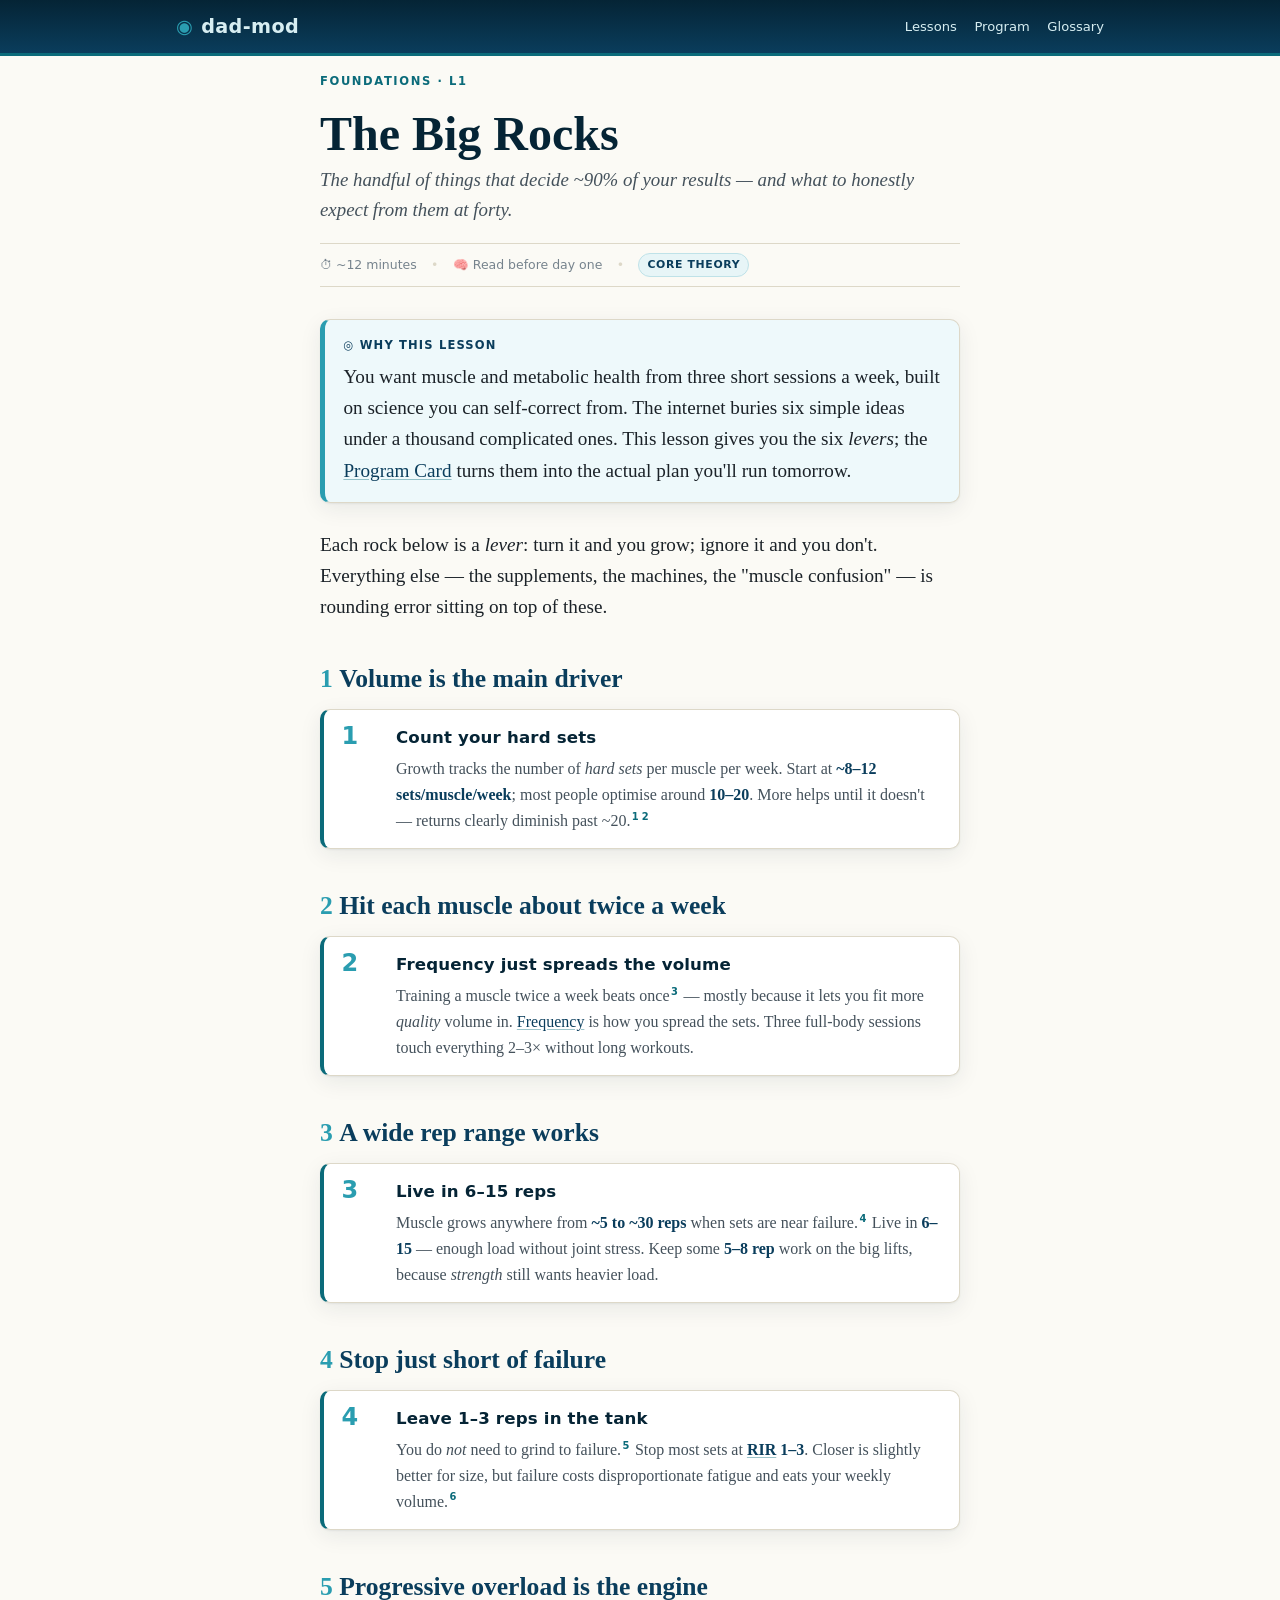
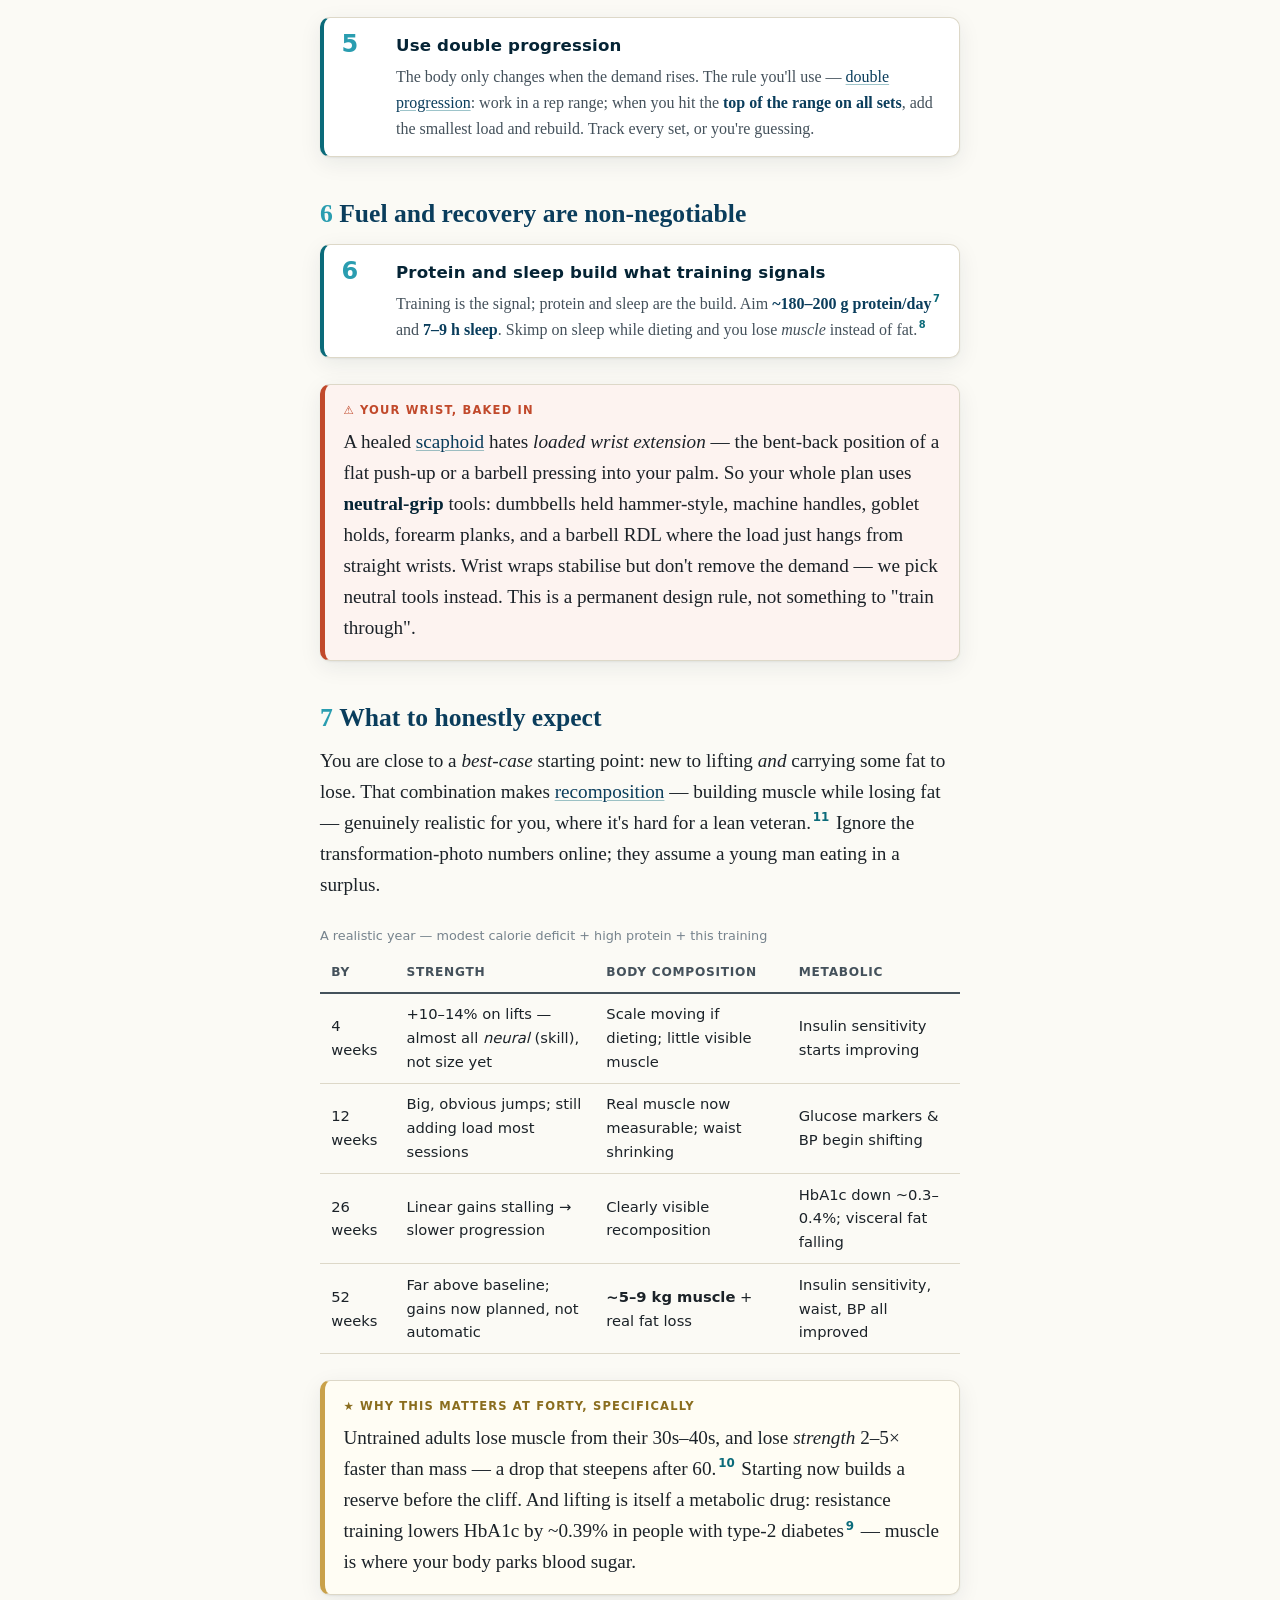
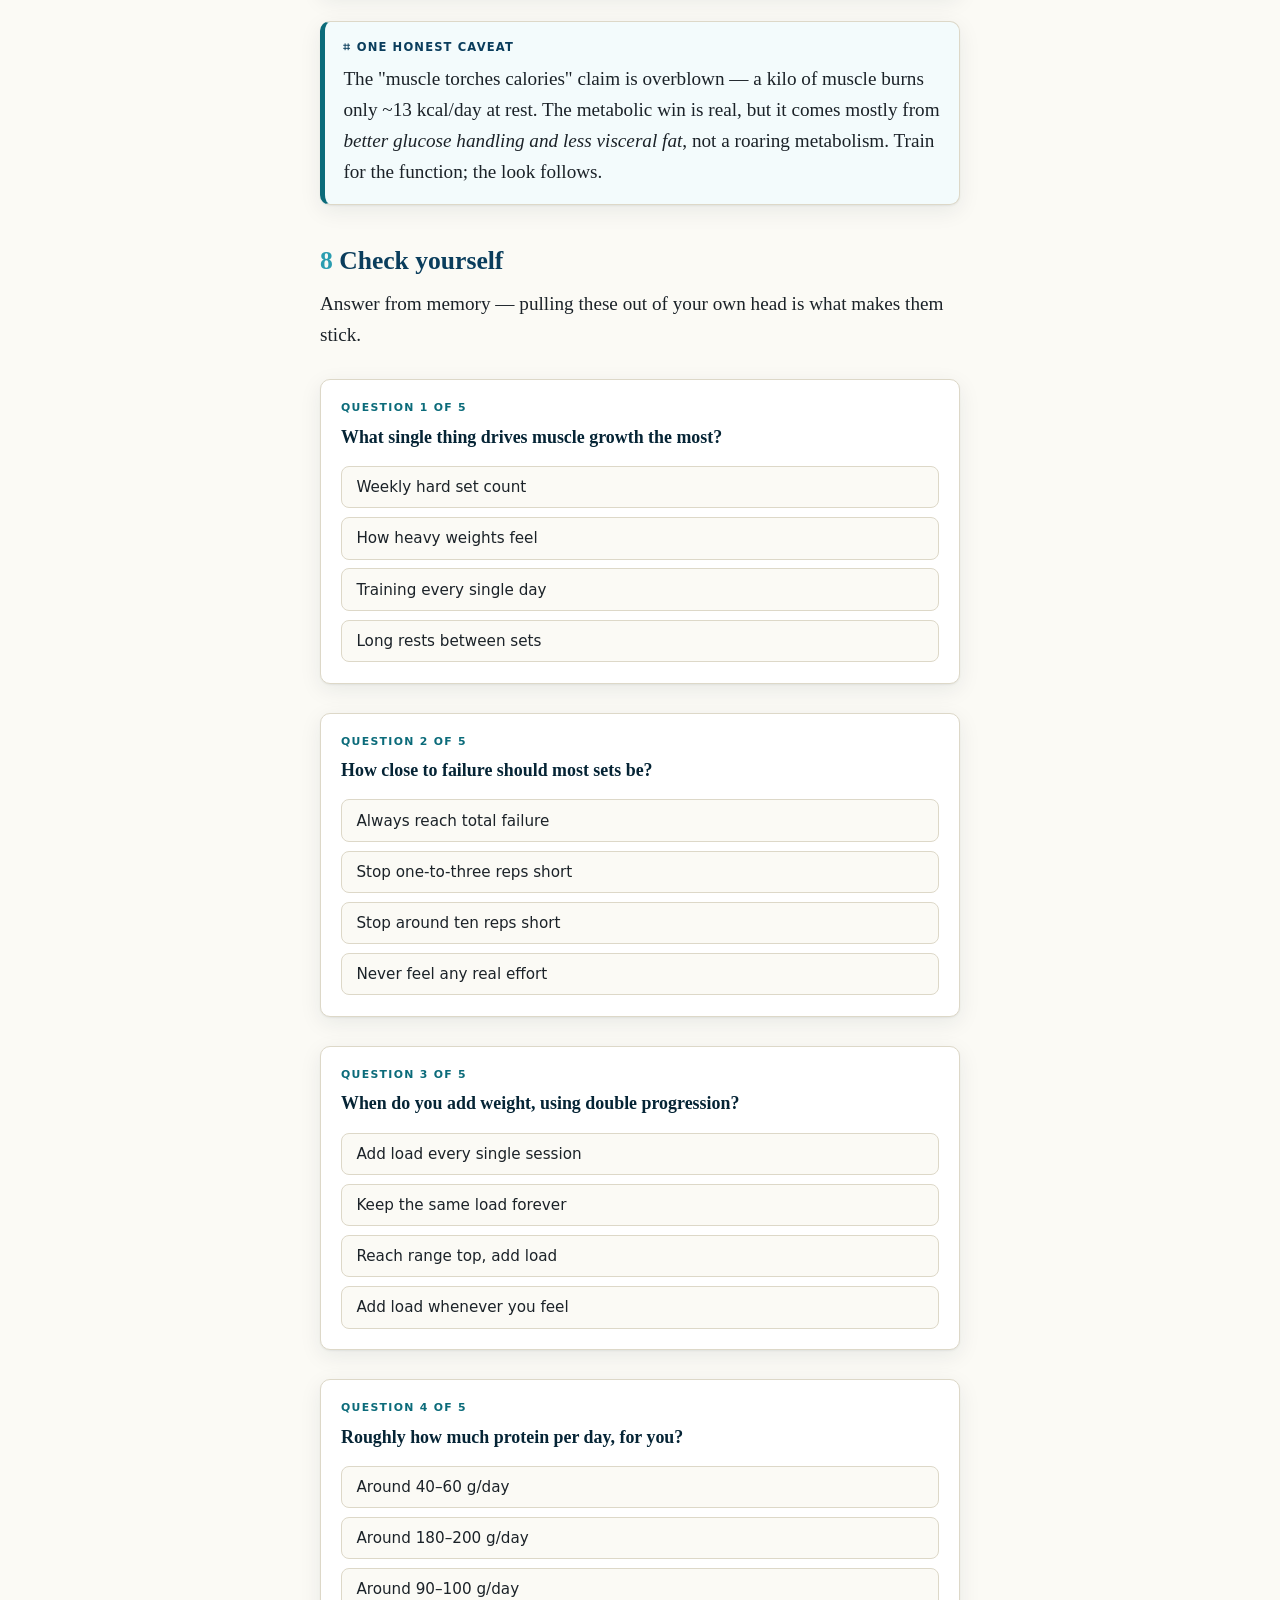
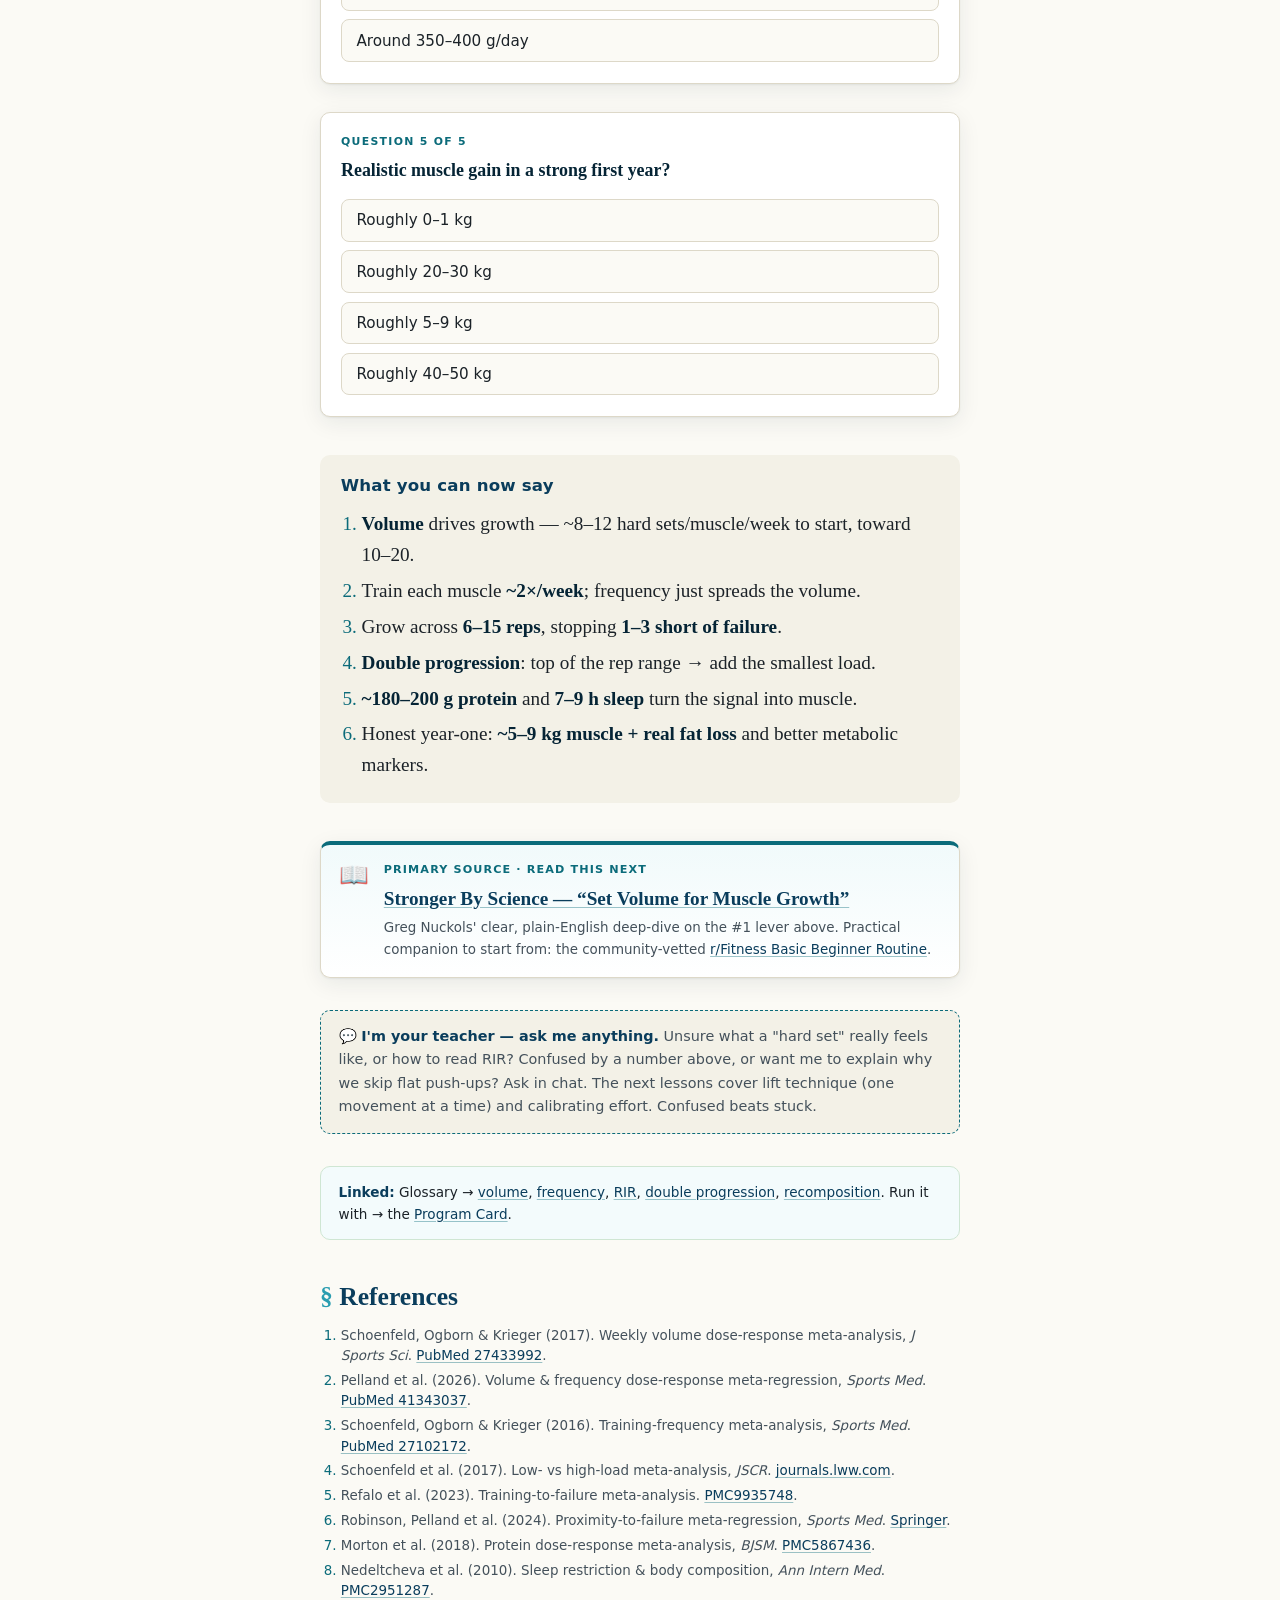
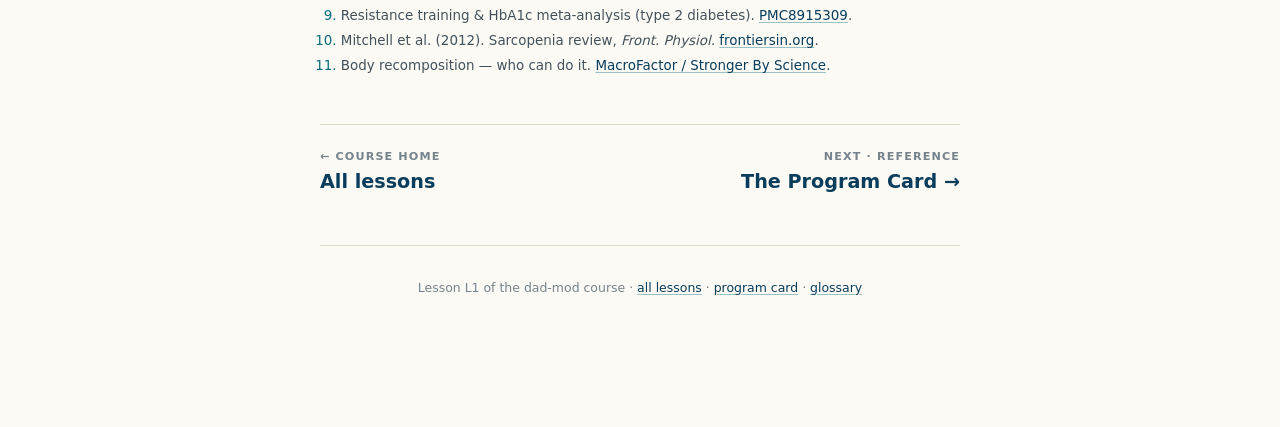
==== commit c68cda2c: "Program Card v2: lock to confirmed gym (no trap bar, DB 30 kg cap, add leg curl) - Hinge: trap-bar d" ====
--- a/lessons/0001-the-big-rocks.html
+++ b/lessons/0001-the-big-rocks.html
@@ -113,8 +113,8 @@
     <div class="callout-label">⚠ Your wrist, baked in</div>
     <p>A healed <a href="../reference/glossary.html#neutral-grip">scaphoid</a> hates <em>loaded wrist extension</em>
     — the bent-back position of a flat push-up or a barbell pressing into your palm. So your whole plan uses
-    <strong>neutral-grip</strong> tools: dumbbells held hammer-style, machine handles, the landmine, trap-bar,
-    goblet holds, forearm planks, and straps to spare your grip. Wrist wraps stabilise but don't remove the
+    <strong>neutral-grip</strong> tools: dumbbells held hammer-style, machine handles, goblet holds, forearm
+    planks, and a barbell RDL where the load just hangs from straight wrists. Wrist wraps stabilise but don't remove the
     demand — we pick neutral tools instead. This is a permanent design rule, not something to "train through".</p>
   </div>
 
